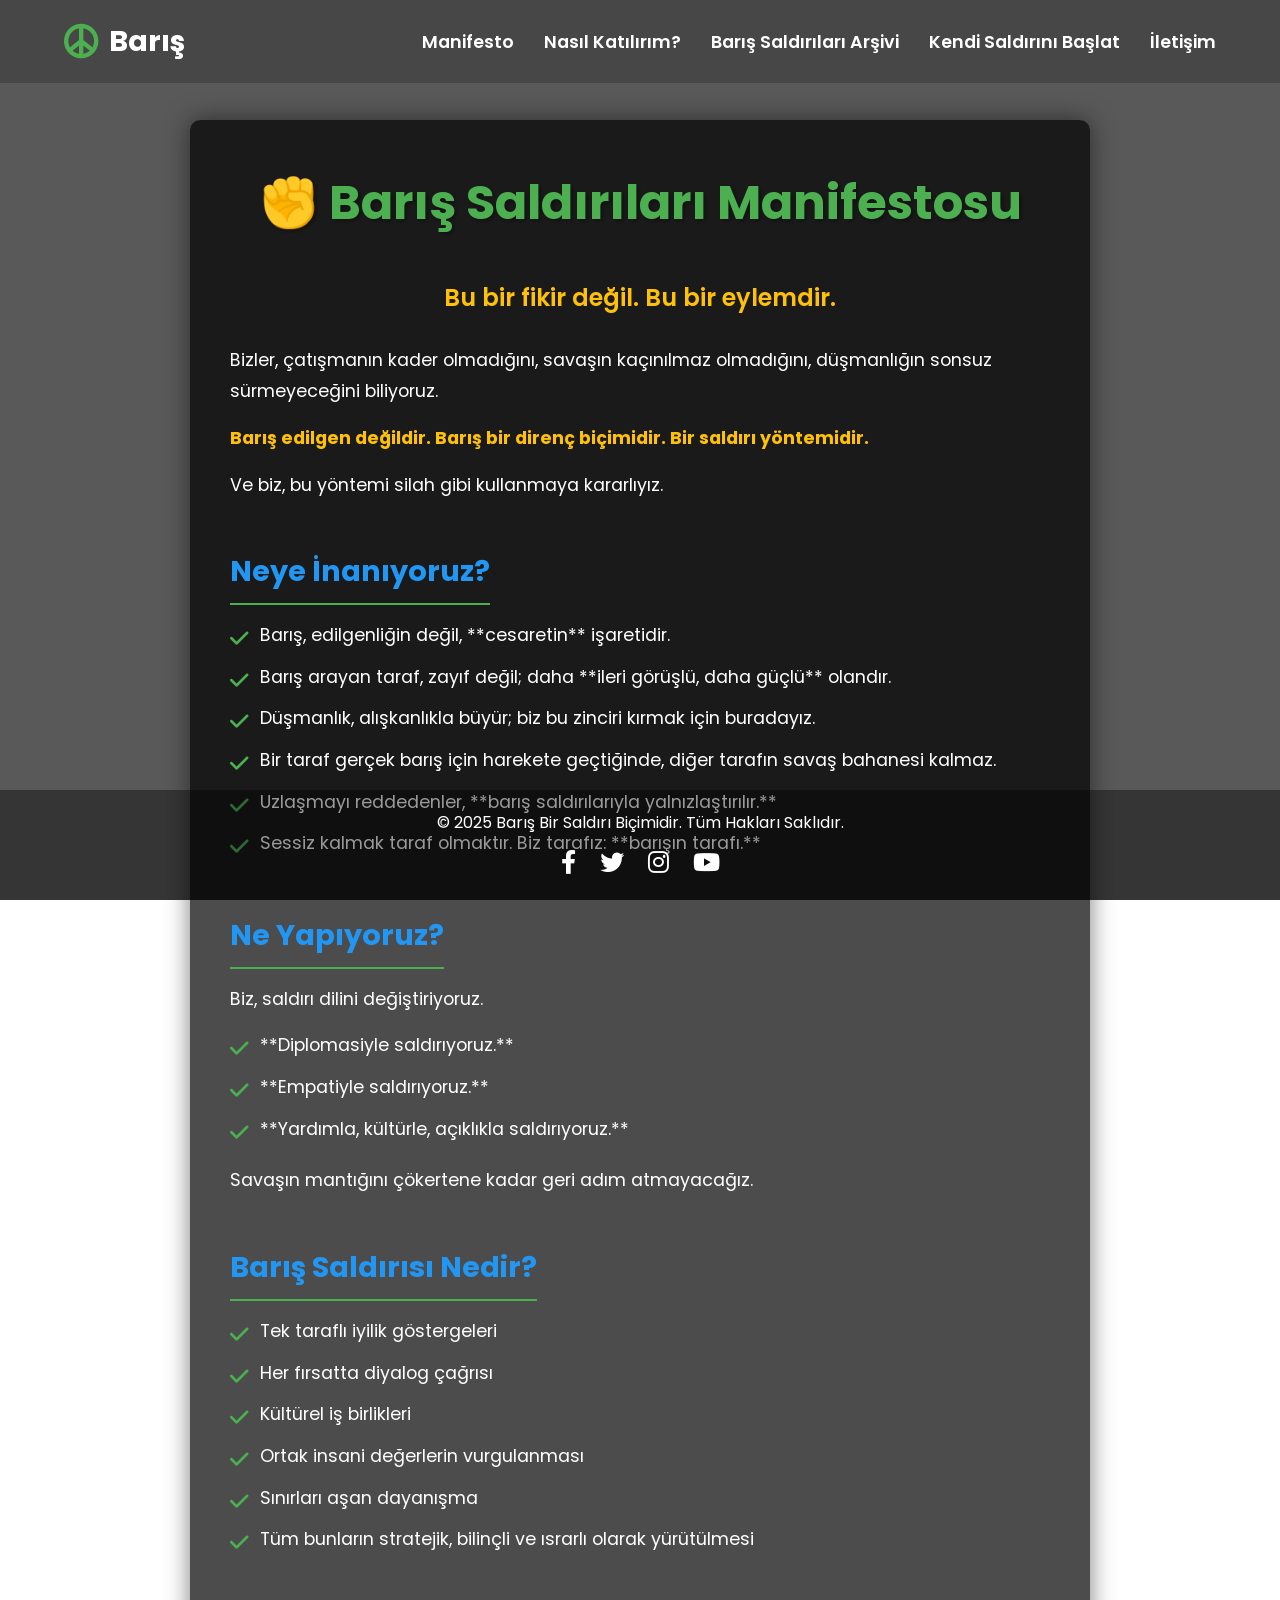
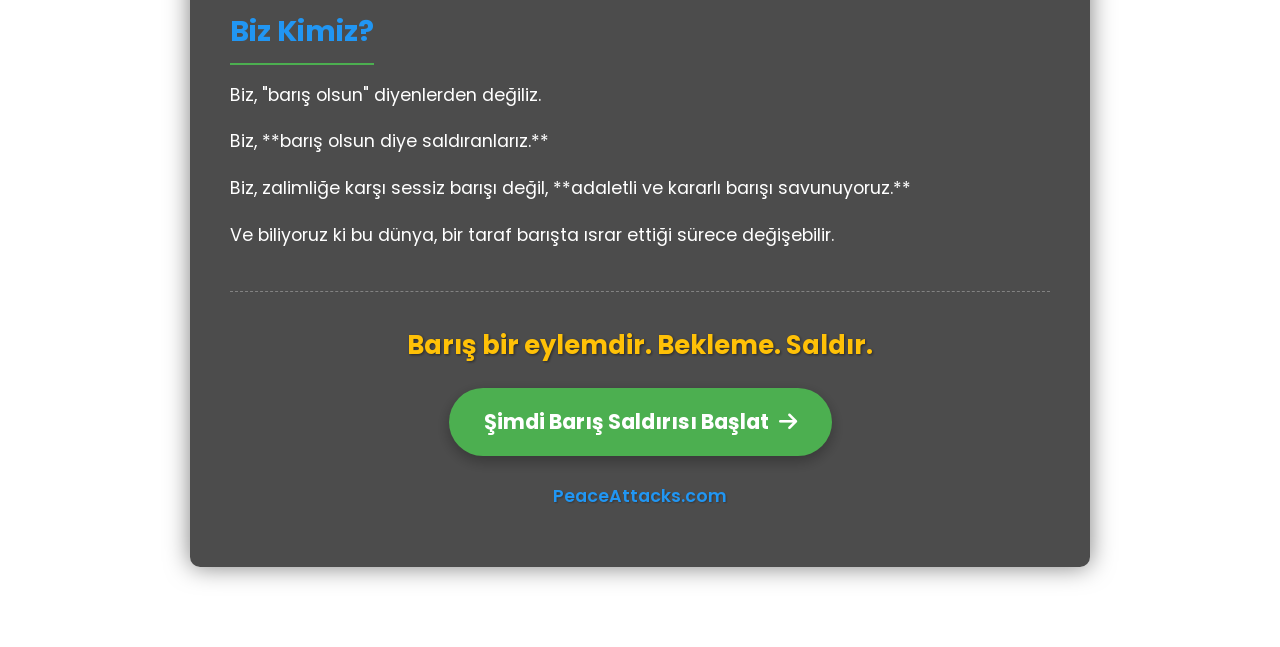
==== manifesto.html @ 044e2502 "Initial commit: Baris Bir Saldiri Bicimidir manifesto site Co-Authored-By: Claude Sonnet 5 <noreply@" ====
<!DOCTYPE html>
<html lang="tr">
<head>
    <meta charset="UTF-8">
    <meta name="viewport" content="width=device-width, initial-scale=1.0">
    <title>Manifesto - Barış Bir Saldırı Biçimidir</title>
    <link rel="stylesheet" href="style.css">
    <link rel="preconnect" href="https://fonts.googleapis.com">
    <link rel="preconnect" href="https://fonts.gstatic.com" crossorigin>
    <link href="https://fonts.googleapis.com/css2?family=Poppins:wght@400;600;700;800&display=swap" rel="stylesheet">
    <link rel="stylesheet" href="https://cdnjs.cloudflare.com/ajax/libs/font-awesome/6.0.0-beta3/css/all.min.css">
</head>
<body>
    <div class="video-background">
        <video autoplay muted loop id="bgVideo">
            <source src="videos/your-peace-video.mp4" type="video/mp4">
            Tarayıcınız video etiketini desteklemiyor.
        </video>
        <div class="overlay"></div>
    </div>

    <header>
        <nav>
            <div class="logo">
                <a href="index.html"><i class="fas fa-peace"></i> Barış</a>
            </div>
            <ul class="nav-links">
                <li><a href="manifesto.html" class="active">Manifesto</a></li>
                <li><a href="#nasil-katilirim">Nasıl Katılırım?</a></li>
                <li><a href="#arsiv">Barış Saldırıları Arşivi</a></li>
                <li><a href="#kendi-saldirini-baslat">Kendi Saldırını Başlat</a></li>
                <li><a href="#iletisim">İletişim</a></li>
            </ul>
            <div class="burger">
                <div class="line1"></div>
                <div class="line2"></div>
                <div class="line3"></div>
            </div>
        </nav>
    </header>

    <main class="manifesto-section">
        <div class="manifesto-content">
            <h2>✊ Barış Saldırıları Manifestosu</h2>
            <p class="intro-text">Bu bir fikir değil. Bu bir eylemdir.</p>
            <p>Bizler, çatışmanın kader olmadığını, savaşın kaçınılmaz olmadığını, düşmanlığın sonsuz sürmeyeceğini biliyoruz.</p>
            <p><strong>Barış edilgen değildir. Barış bir direnç biçimidir. Bir saldırı yöntemidir.</strong></p>
            <p>Ve biz, bu yöntemi silah gibi kullanmaya kararlıyız.</p>

            <h3>Neye İnanıyoruz?</h3>
            <ul>
                <li>Barış, edilgenliğin değil, **cesaretin** işaretidir.</li>
                <li>Barış arayan taraf, zayıf değil; daha **ileri görüşlü, daha güçlü** olandır.</li>
                <li>Düşmanlık, alışkanlıkla büyür; biz bu zinciri kırmak için buradayız.</li>
                <li>Bir taraf gerçek barış için harekete geçtiğinde, diğer tarafın savaş bahanesi kalmaz.</li>
                <li>Uzlaşmayı reddedenler, **barış saldırılarıyla yalnızlaştırılır.**</li>
                <li>Sessiz kalmak taraf olmaktır. Biz tarafız: **barışın tarafı.**</li>
            </ul>

            <h3>Ne Yapıyoruz?</h3>
            <p>Biz, saldırı dilini değiştiriyoruz.</p>
            <ul>
                <li>**Diplomasiyle saldırıyoruz.**</li>
                <li>**Empatiyle saldırıyoruz.**</li>
                <li>**Yardımla, kültürle, açıklıkla saldırıyoruz.**</li>
            </ul>
            <p>Savaşın mantığını çökertene kadar geri adım atmayacağız.</p>

            <h3>Barış Saldırısı Nedir?</h3>
            <ul>
                <li>Tek taraflı iyilik göstergeleri</li>
                <li>Her fırsatta diyalog çağrısı</li>
                <li>Kültürel iş birlikleri</li>
                <li>Ortak insani değerlerin vurgulanması</li>
                <li>Sınırları aşan dayanışma</li>
                <li>Tüm bunların stratejik, bilinçli ve ısrarlı olarak yürütülmesi</li>
            </ul>

            <h3>Biz Kimiz?</h3>
            <p>Biz, "barış olsun" diyenlerden değiliz.</p>
            <p>Biz, **barış olsun diye saldıranlarız.**</p>
            <p>Biz, zalimliğe karşı sessiz barışı değil, **adaletli ve kararlı barışı savunuyoruz.**</p>
            <p>Ve biliyoruz ki bu dünya, bir taraf barışta ısrar ettiği sürece değişebilir.</p>

            <div class="manifesto-cta">
                <p>Barış bir eylemdir. Bekleme. Saldır.</p>
                <a href="index.html#kendi-saldirini-baslat" class="manifesto-action-btn">Şimdi Barış Saldırısı Başlat <i class="fas fa-arrow-right"></i></a>
            </div>
            <p class="website-link">PeaceAttacks.com</p>
        </div>
    </main>

    <footer>
        <p>&copy; 2025 Barış Bir Saldırı Biçimidir. Tüm Hakları Saklıdır.</p>
        <div class="social-icons">
            <a href="#"><i class="fab fa-facebook-f"></i></a>
            <a href="#"><i class="fab fa-twitter"></i></a>
            <a href="#"><i class="fab fa-instagram"></i></a>
            <a href="#"><i class="fab fa-youtube"></i></a>
        </div>
    </footer>

    <script>
        const navSlide = () => {
            const burger = document.querySelector('.burger');
            const nav = document.querySelector('.nav-links');
            const navLinks = document.querySelectorAll('.nav-links li');

            burger.addEventListener('click', () => {
                nav.classList.toggle('nav-active');
                navLinks.forEach((link, index) => {
                    if (link.style.animation) {
                        link.style.animation = '';
                    } else {
                        link.style.animation = `navLinkFade 0.5s ease forwards ${index / 7 + 0.3}s`;
                    }
                });
                burger.classList.toggle('toggle');
            });
        }
        navSlide();
    </script>
</body>
</html>
---- style.css ----
/* Genel Ayarlar ve Fontlar */
:root {
    --primary-color: #4CAF50; /* Canlı Yeşil - Barış ve Harekete Geç */
    --secondary-color: #2196F3; /* Mavi - Vurgu ve İletişim */
    --accent-color: #FFC107; /* Sarı - Dikkat Çekici */
    --dark-overlay: rgba(0, 0, 0, 0.65); /* Yarı saydam siyah katman */
    --text-color-light: #ffffff;
    --text-color-dark: #333333;
    --bg-gradient: linear-gradient(135deg, rgba(76, 175, 80, 0.8), rgba(33, 150, 243, 0.8)); /* CTA üzerine gradyan */
}

* {
    margin: 0;
    padding: 0;
    box-sizing: border-box;
}

body {
    font-family: 'Poppins', sans-serif;
    color: var(--text-color-light);
    overflow-x: hidden; /* Yatay kaydırmayı engeller */
}

/* Arka Plan Videosu */
.video-background {
    position: fixed;
    top: 0;
    left: 0;
    width: 100vw;
    height: 100vh;
    z-index: -2;
    overflow: hidden;
}

.video-background video {
    min-width: 100%;
    min-height: 100%;
    width: auto;
    height: auto;
    position: absolute;
    top: 50%;
    left: 50%;
    transform: translate(-50%, -50%);
    object-fit: cover;
}

.overlay {
    position: absolute;
    top: 0;
    left: 0;
    width: 100%;
    height: 100%;
    background-color: var(--dark-overlay);
    z-index: -1;
}

/* Header ve Navigasyon */
header {
    position: fixed;
    top: 0;
    left: 0;
    width: 100%;
    z-index: 100;
    background: rgba(0, 0, 0, 0.2); /* Daha hafif bir arka plan */
    padding: 20px 5%;
}

nav {
    display: flex;
    justify-content: space-between;
    align-items: center;
    max-width: 1200px;
    margin: 0 auto;
}

.logo a {
    color: var(--text-color-light);
    text-decoration: none;
    font-size: 1.8em;
    font-weight: 700;
    display: flex;
    align-items: center;
}

.logo i {
    color: var(--primary-color);
    margin-right: 10px;
    font-size: 1.2em;
}

.nav-links {
    list-style: none;
    display: flex;
}

.nav-links li {
    margin-left: 30px;
}

.nav-links a {
    color: var(--text-color-light);
    text-decoration: none;
    font-weight: 600;
    font-size: 1.1em;
    transition: color 0.3s ease;
    padding: 5px 0;
    position: relative;
}

.nav-links a::after {
    content: '';
    position: absolute;
    width: 0;
    height: 2px;
    display: block;
    margin-top: 5px;
    right: 0;
    background: var(--primary-color);
    transition: width 0.3s ease;
}

.nav-links a:hover::after {
    width: 100%;
    left: 0;
    background: var(--primary-color);
}

/* Burger Menü (Mobil) */
.burger {
    display: none; /* Masaüstünde gizli */
    cursor: pointer;
}

.burger div {
    width: 25px;
    height: 3px;
    background-color: var(--text-color-light);
    margin: 5px;
    transition: all 0.3s ease;
}

/* Hero Section */
.hero-section {
    display: flex;
    flex-direction: column;
    justify-content: center;
    align-items: center;
    text-align: center;
    height: 100vh;
    padding: 0 20px;
    position: relative;
    z-index: 1;
}

.hero-section h1 {
    font-family: 'Poppins', sans-serif;
    font-size: 5.5em; /* Daha büyük başlık */
    margin-bottom: 25px;
    line-height: 1.1;
    text-shadow: 3px 3px 10px rgba(0, 0, 0, 0.8);
    background: linear-gradient(45deg, var(--primary-color), var(--secondary-color)); /* Gradyan renkli başlık */
    -webkit-background-clip: text;
    -webkit-text-fill-color: transparent;
    font-weight: 800;
}

.hero-section p {
    font-size: 1.7em;
    margin-bottom: 50px;
    max-width: 800px;
    text-shadow: 1px 1px 6px rgba(0, 0, 0, 0.6);
    font-weight: 400;
}

.call-to-action-btn {
    background: var(--primary-color); /* Düz renk */
    color: var(--text-color-light);
    border: none;
    padding: 18px 40px;
    font-size: 1.4em;
    font-weight: 700;
    border-radius: 50px; /* Yuvarlak kenarlı */
    cursor: pointer;
    transition: all 0.4s ease;
    display: flex;
    align-items: center;
    justify-content: center;
    gap: 10px;
    box-shadow: 0 8px 15px rgba(0, 0, 0, 0.3);
}

.call-to-action-btn:hover {
    background: var(--bg-gradient); /* Hover'da gradyan */
    transform: translateY(-5px) scale(1.02);
    box-shadow: 0 12px 20px rgba(0, 0, 0, 0.4);
}

.call-to-action-btn i {
    transition: transform 0.3s ease;
}

.call-to-action-btn:hover i {
    transform: translateX(5px);
}

/* Footer */
footer {
    position: absolute;
    bottom: 0;
    width: 100%;
    text-align: center;
    padding: 20px 0;
    background: rgba(0, 0, 0, 0.4);
    font-size: 1em;
    z-index: 50;
    display: flex;
    flex-direction: column;
    align-items: center;
    gap: 10px;
}

.social-icons a {
    color: var(--text-color-light);
    font-size: 1.5em;
    margin: 0 10px;
    transition: color 0.3s ease, transform 0.2s ease;
}

.social-icons a:hover {
    color: var(--accent-color);
    transform: translateY(-3px);
}

/* Mobil Uyum */
@media (max-width: 900px) {
    .nav-links {
        position: fixed;
        right: 0px;
        height: 100vh;
        top: 0;
        background-color: rgba(0, 0, 0, 0.9);
        display: flex;
        flex-direction: column;
        align-items: center;
        width: 60%;
        transform: translateX(100%);
        transition: transform 0.5s ease-in;
        padding-top: 100px;
    }

    .nav-links li {
        opacity: 0;
        margin: 25px 0;
    }

    .burger {
        display: block; /* Mobil görünümde burger menüyü göster */
    }

    .hero-section h1 {
        font-size: 3.5em;
    }

    .hero-section p {
        font-size: 1.3em;
        max-width: 90%;
    }

    .call-to-action-btn {
        font-size: 1.2em;
        padding: 15px 30px;
    }
}

/* Nav Active Class */
.nav-active {
    transform: translateX(0%);
}

@keyframes navLinkFade {
    from {
        opacity: 0;
        transform: translateX(50px);
    }
    to {
        opacity: 1;
        transform: translateX(0px);
    }
}

/* Burger Animasyonu */
.toggle .line1 {
    transform: rotate(-45deg) translate(-5px, 6px);
}

.toggle .line2 {
    opacity: 0;
}

.toggle .line3 {
    transform: rotate(45deg) translate(-5px, -6px);
}
/* Manifesto Sayfası Özellikleri */
.manifesto-section {
    padding: 120px 5% 80px; /* Header'dan sonra başlaması için üst boşluk */
    position: relative;
    z-index: 1;
    min-height: 100vh; /* En az ekran yüksekliği kadar olması için */
    display: flex;
    justify-content: center;
    align-items: flex-start; /* İçeriğin üstten başlaması için */
}

.manifesto-content {
    background-color: rgba(0, 0, 0, 0.7); /* Yarı saydam siyah arka plan */
    padding: 40px;
    border-radius: 10px;
    max-width: 900px; /* Okunabilirliği artırmak için maksimum genişlik */
    margin: 0 auto;
    box-shadow: 0 0 25px rgba(0, 0, 0, 0.5);
    color: var(--text-color-light);
    line-height: 1.8;
}

.manifesto-content h2 {
    font-family: 'Poppins', sans-serif;
    font-size: 3em;
    color: var(--primary-color); /* Başlık rengi */
    text-align: center;
    margin-bottom: 30px;
    text-shadow: 2px 2px 5px rgba(0, 0, 0, 0.4);
}

.manifesto-content h3 {
    font-family: 'Poppins', sans-serif;
    font-size: 1.8em;
    color: var(--secondary-color); /* Alt başlık rengi */
    margin-top: 30px;
    margin-bottom: 15px;
    border-bottom: 2px solid var(--primary-color);
    padding-bottom: 5px;
    display: inline-block; /* Çizginin sadece metin kadar olması için */
}

.manifesto-content p {
    margin-bottom: 15px;
    font-size: 1.1em;
}

.manifesto-content .intro-text {
    font-size: 1.5em;
    font-weight: 600;
    text-align: center;
    margin-bottom: 25px;
    color: var(--accent-color);
}

.manifesto-content ul {
    list-style: none; /* Varsayılan madde işaretini kaldır */
    padding: 0;
    margin-bottom: 20px;
}

.manifesto-content ul li {
    position: relative;
    padding-left: 30px;
    margin-bottom: 10px;
    font-size: 1.1em;
}

.manifesto-content ul li::before {
    content: '\2713'; /* Tik işareti (check mark) */
    font-family: "Font Awesome 5 Free"; /* Font Awesome kullanıyorsanız */
    font-weight: 900;
    color: var(--primary-color);
    position: absolute;
    left: 0;
    top: 0;
    font-size: 1.2em;
}

.manifesto-content strong {
    color: var(--accent-color); /* Vurgulu kelimelerin rengi */
}

.manifesto-cta {
    text-align: center;
    margin-top: 40px;
    border-top: 1px dashed rgba(255, 255, 255, 0.3);
    padding-top: 30px;
}

.manifesto-cta p {
    font-size: 1.6em;
    font-weight: 700;
    color: var(--accent-color);
    margin-bottom: 20px;
    text-shadow: 1px 1px 3px rgba(0, 0, 0, 0.5);
}

.manifesto-action-btn {
    background: var(--primary-color);
    color: var(--text-color-light);
    border: none;
    padding: 15px 35px;
    font-size: 1.3em;
    font-weight: 700;
    border-radius: 50px;
    cursor: pointer;
    transition: all 0.4s ease;
    display: inline-flex; /* Text ve ikonun yan yana gelmesi için */
    align-items: center;
    justify-content: center;
    gap: 10px;
    text-decoration: none; /* Linkin alt çizgisini kaldır */
    box-shadow: 0 5px 15px rgba(0, 0, 0, 0.3);
}

.manifesto-action-btn:hover {
    background: var(--bg-gradient);
    transform: translateY(-3px) scale(1.02);
    box-shadow: 0 8px 20px rgba(0, 0, 0, 0.4);
}

.manifesto-action-btn i {
    transition: transform 0.3s ease;
}

.manifesto-action-btn:hover i {
    transform: translateX(5px);
}

.website-link {
    text-align: center;
    margin-top: 25px;
    font-size: 1.1em;
    font-weight: 600;
    color: var(--secondary-color);
    text-shadow: 1px 1px 2px rgba(0, 0, 0, 0.3);
}

/* Mobil uyumluluk için manifesto sayfası */
@media (max-width: 768px) {
    .manifesto-section {
        padding: 100px 5% 60px;
    }

    .manifesto-content {
        padding: 25px;
    }

    .manifesto-content h2 {
        font-size: 2.2em;
    }

    .manifesto-content h3 {
        font-size: 1.5em;
    }

    .manifesto-content p, .manifesto-content ul li {
        font-size: 1em;
    }

    .manifesto-content .intro-text, .manifesto-cta p {
        font-size: 1.2em;
    }

    .manifesto-action-btn {
        font-size: 1.1em;
        padding: 12px 25px;
    }
}
/* Kampanya Giriş Bölümü */
.campaign-intro {
    background-color: var(--dark-overlay); /* Daha az opak bir arka plan */
    padding: 60px 5%;
    text-align: center;
    position: relative;
    z-index: 1;
    color: var(--text-color-light);
}

.campaign-intro .container {
    max-width: 900px;
    margin: 0 auto;
}

.campaign-intro h2 {
    font-family: 'Poppins', sans-serif;
    font-size: 2.8em;
    color: var(--accent-color);
    margin-bottom: 25px;
    text-shadow: 1px 1px 4px rgba(0, 0, 0, 0.5);
}

.campaign-intro p {
    font-size: 1.2em;
    margin-bottom: 20px;
    line-height: 1.6;
}

.campaign-actions {
    margin-top: 30px;
}

.campaign-actions p {
    font-size: 1.3em;
    font-weight: 600;
    color: var(--primary-color);
    margin-bottom: 25px;
}

.btn-secondary {
    background-color: var(--secondary-color);
    color: var(--text-color-light);
    border: none;
    padding: 12px 30px;
    font-size: 1.2em;
    font-weight: 600;
    border-radius: 5px;
    cursor: pointer;
    transition: background-color 0.3s ease, transform 0.2s ease;
    text-decoration: none;
    display: inline-block;
}

.btn-secondary:hover {
    background-color: var(--primary-color);
    transform: translateY(-2px);
}

/* Mobil uyumluluk için kampanya giriş bölümü */
@media (max-width: 768px) {
    .campaign-intro {
        padding: 40px 5%;
    }
    .campaign-intro h2 {
        font-size: 2em;
    }
    .campaign-intro p {
        font-size: 1em;
    }
    .campaign-actions p {
        font-size: 1.1em;
    }
    .btn-secondary {
        font-size: 1em;
        padding: 10px 20px;
    }
}
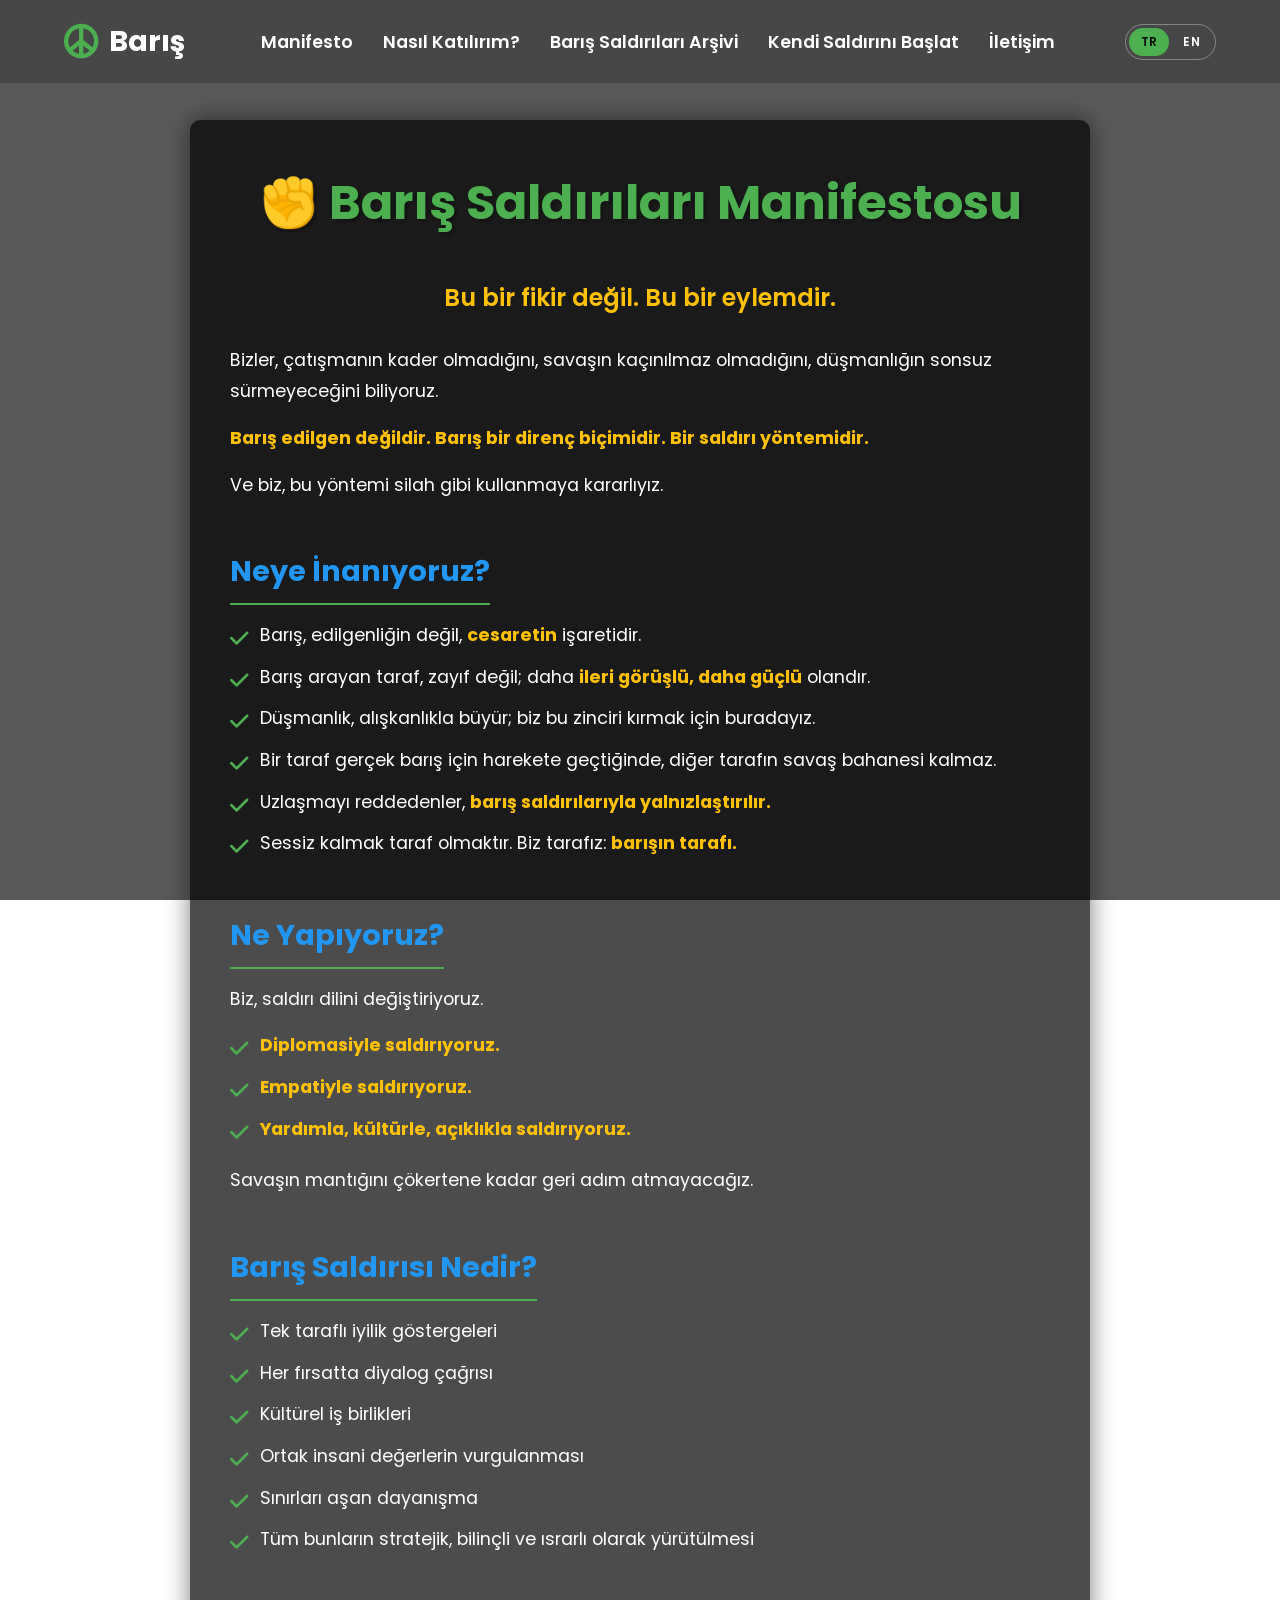
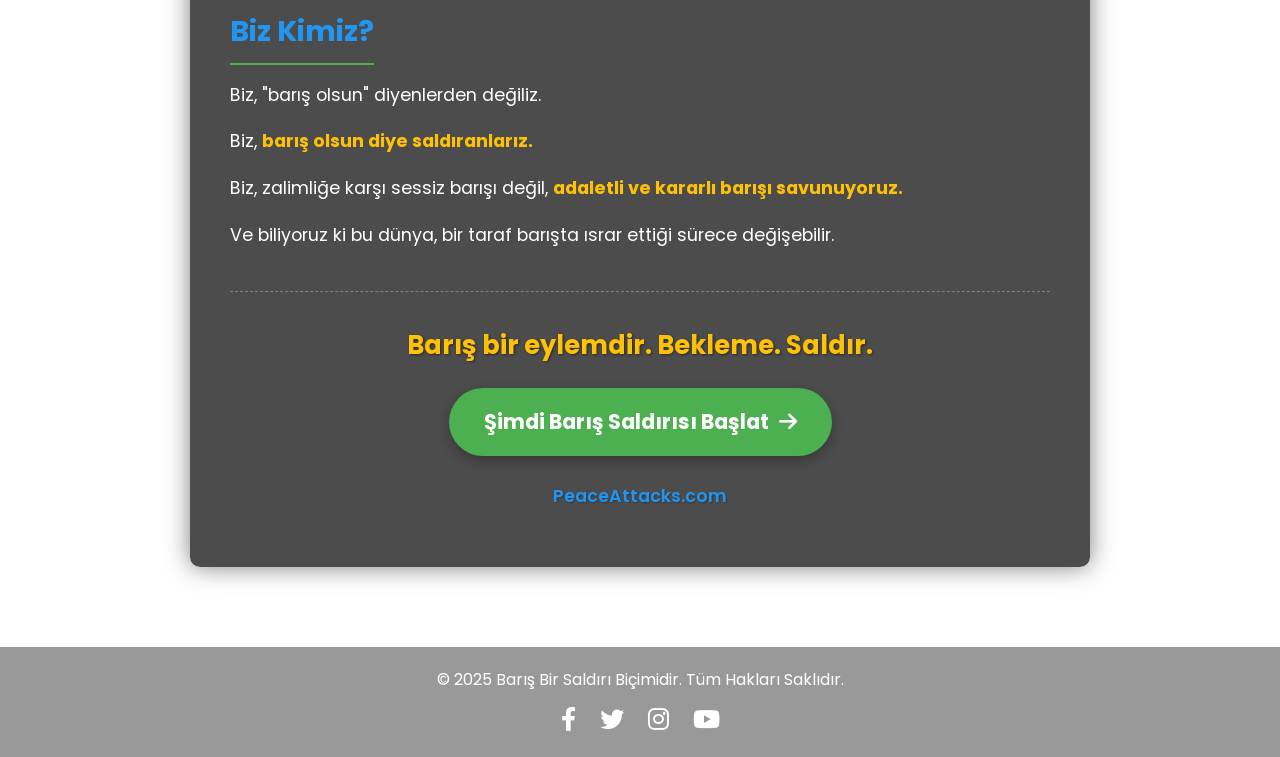
==== commit 5804ecd9: "Add real TR/EN bilingual toggle; fix markdown-leftover strong tags Adds a TR/EN pill toggle in the h" ====
--- a/manifesto.html
+++ b/manifesto.html
@@ -26,11 +26,15 @@
             </div>
             <ul class="nav-links">
                 <li><a href="manifesto.html" class="active">Manifesto</a></li>
-                <li><a href="#nasil-katilirim">Nasıl Katılırım?</a></li>
-                <li><a href="#arsiv">Barış Saldırıları Arşivi</a></li>
-                <li><a href="#kendi-saldirini-baslat">Kendi Saldırını Başlat</a></li>
-                <li><a href="#iletisim">İletişim</a></li>
+                <li><a href="index.html#nasil-katilirim" data-i18n="nav.join">Nasıl Katılırım?</a></li>
+                <li><a href="index.html#arsiv" data-i18n="nav.archive">Barış Saldırıları Arşivi</a></li>
+                <li><a href="index.html#kendi-saldirini-baslat" data-i18n="nav.start">Kendi Saldırını Başlat</a></li>
+                <li><a href="index.html#iletisim" data-i18n="nav.contact">İletişim</a></li>
             </ul>
+            <div class="lang-toggle">
+                <button data-lang-btn="tr" class="active">TR</button>
+                <button data-lang-btn="en">EN</button>
+            </div>
             <div class="burger">
                 <div class="line1"></div>
                 <div class="line2"></div>
@@ -41,57 +45,57 @@
 
     <main class="manifesto-section">
         <div class="manifesto-content">
-            <h2>✊ Barış Saldırıları Manifestosu</h2>
-            <p class="intro-text">Bu bir fikir değil. Bu bir eylemdir.</p>
-            <p>Bizler, çatışmanın kader olmadığını, savaşın kaçınılmaz olmadığını, düşmanlığın sonsuz sürmeyeceğini biliyoruz.</p>
-            <p><strong>Barış edilgen değildir. Barış bir direnç biçimidir. Bir saldırı yöntemidir.</strong></p>
-            <p>Ve biz, bu yöntemi silah gibi kullanmaya kararlıyız.</p>
+            <h2 data-i18n="manifesto.title">✊ Barış Saldırıları Manifestosu</h2>
+            <p class="intro-text" data-i18n="manifesto.intro">Bu bir fikir değil. Bu bir eylemdir.</p>
+            <p data-i18n="manifesto.p1">Bizler, çatışmanın kader olmadığını, savaşın kaçınılmaz olmadığını, düşmanlığın sonsuz sürmeyeceğini biliyoruz.</p>
+            <p><strong data-i18n="manifesto.p2">Barış edilgen değildir. Barış bir direnç biçimidir. Bir saldırı yöntemidir.</strong></p>
+            <p data-i18n="manifesto.p3">Ve biz, bu yöntemi silah gibi kullanmaya kararlıyız.</p>
 
-            <h3>Neye İnanıyoruz?</h3>
+            <h3 data-i18n="manifesto.h3.believe">Neye İnanıyoruz?</h3>
             <ul>
-                <li>Barış, edilgenliğin değil, **cesaretin** işaretidir.</li>
-                <li>Barış arayan taraf, zayıf değil; daha **ileri görüşlü, daha güçlü** olandır.</li>
-                <li>Düşmanlık, alışkanlıkla büyür; biz bu zinciri kırmak için buradayız.</li>
-                <li>Bir taraf gerçek barış için harekete geçtiğinde, diğer tarafın savaş bahanesi kalmaz.</li>
-                <li>Uzlaşmayı reddedenler, **barış saldırılarıyla yalnızlaştırılır.**</li>
-                <li>Sessiz kalmak taraf olmaktır. Biz tarafız: **barışın tarafı.**</li>
+                <li data-i18n="manifesto.believe.li1">Barış, edilgenliğin değil, <strong>cesaretin</strong> işaretidir.</li>
+                <li data-i18n="manifesto.believe.li2">Barış arayan taraf, zayıf değil; daha <strong>ileri görüşlü, daha güçlü</strong> olandır.</li>
+                <li data-i18n="manifesto.believe.li3">Düşmanlık, alışkanlıkla büyür; biz bu zinciri kırmak için buradayız.</li>
+                <li data-i18n="manifesto.believe.li4">Bir taraf gerçek barış için harekete geçtiğinde, diğer tarafın savaş bahanesi kalmaz.</li>
+                <li data-i18n="manifesto.believe.li5">Uzlaşmayı reddedenler, <strong>barış saldırılarıyla yalnızlaştırılır.</strong></li>
+                <li data-i18n="manifesto.believe.li6">Sessiz kalmak taraf olmaktır. Biz tarafız: <strong>barışın tarafı.</strong></li>
             </ul>
 
-            <h3>Ne Yapıyoruz?</h3>
-            <p>Biz, saldırı dilini değiştiriyoruz.</p>
+            <h3 data-i18n="manifesto.h3.doing">Ne Yapıyoruz?</h3>
+            <p data-i18n="manifesto.doing.p1">Biz, saldırı dilini değiştiriyoruz.</p>
             <ul>
-                <li>**Diplomasiyle saldırıyoruz.**</li>
-                <li>**Empatiyle saldırıyoruz.**</li>
-                <li>**Yardımla, kültürle, açıklıkla saldırıyoruz.**</li>
+                <li data-i18n="manifesto.doing.li1"><strong>Diplomasiyle saldırıyoruz.</strong></li>
+                <li data-i18n="manifesto.doing.li2"><strong>Empatiyle saldırıyoruz.</strong></li>
+                <li data-i18n="manifesto.doing.li3"><strong>Yardımla, kültürle, açıklıkla saldırıyoruz.</strong></li>
             </ul>
-            <p>Savaşın mantığını çökertene kadar geri adım atmayacağız.</p>
+            <p data-i18n="manifesto.doing.p2">Savaşın mantığını çökertene kadar geri adım atmayacağız.</p>
 
-            <h3>Barış Saldırısı Nedir?</h3>
+            <h3 data-i18n="manifesto.h3.what">Barış Saldırısı Nedir?</h3>
             <ul>
-                <li>Tek taraflı iyilik göstergeleri</li>
-                <li>Her fırsatta diyalog çağrısı</li>
-                <li>Kültürel iş birlikleri</li>
-                <li>Ortak insani değerlerin vurgulanması</li>
-                <li>Sınırları aşan dayanışma</li>
-                <li>Tüm bunların stratejik, bilinçli ve ısrarlı olarak yürütülmesi</li>
+                <li data-i18n="manifesto.what.li1">Tek taraflı iyilik göstergeleri</li>
+                <li data-i18n="manifesto.what.li2">Her fırsatta diyalog çağrısı</li>
+                <li data-i18n="manifesto.what.li3">Kültürel iş birlikleri</li>
+                <li data-i18n="manifesto.what.li4">Ortak insani değerlerin vurgulanması</li>
+                <li data-i18n="manifesto.what.li5">Sınırları aşan dayanışma</li>
+                <li data-i18n="manifesto.what.li6">Tüm bunların stratejik, bilinçli ve ısrarlı olarak yürütülmesi</li>
             </ul>
 
-            <h3>Biz Kimiz?</h3>
-            <p>Biz, "barış olsun" diyenlerden değiliz.</p>
-            <p>Biz, **barış olsun diye saldıranlarız.**</p>
-            <p>Biz, zalimliğe karşı sessiz barışı değil, **adaletli ve kararlı barışı savunuyoruz.**</p>
-            <p>Ve biliyoruz ki bu dünya, bir taraf barışta ısrar ettiği sürece değişebilir.</p>
+            <h3 data-i18n="manifesto.h3.who">Biz Kimiz?</h3>
+            <p data-i18n="manifesto.who.p1">Biz, "barış olsun" diyenlerden değiliz.</p>
+            <p data-i18n="manifesto.who.p2">Biz, <strong>barış olsun diye saldıranlarız.</strong></p>
+            <p data-i18n="manifesto.who.p3">Biz, zalimliğe karşı sessiz barışı değil, <strong>adaletli ve kararlı barışı savunuyoruz.</strong></p>
+            <p data-i18n="manifesto.who.p4">Ve biliyoruz ki bu dünya, bir taraf barışta ısrar ettiği sürece değişebilir.</p>
 
             <div class="manifesto-cta">
-                <p>Barış bir eylemdir. Bekleme. Saldır.</p>
-                <a href="index.html#kendi-saldirini-baslat" class="manifesto-action-btn">Şimdi Barış Saldırısı Başlat <i class="fas fa-arrow-right"></i></a>
+                <p data-i18n="manifesto.cta.p">Barış bir eylemdir. Bekleme. Saldır.</p>
+                <a href="index.html#kendi-saldirini-baslat" class="manifesto-action-btn" data-i18n="manifesto.cta.btn">Şimdi Barış Saldırısı Başlat <i class="fas fa-arrow-right"></i></a>
             </div>
             <p class="website-link">PeaceAttacks.com</p>
         </div>
     </main>
 
     <footer>
-        <p>&copy; 2025 Barış Bir Saldırı Biçimidir. Tüm Hakları Saklıdır.</p>
+        <p data-i18n="footer.rights">&copy; 2025 Barış Bir Saldırı Biçimidir. Tüm Hakları Saklıdır.</p>
         <div class="social-icons">
             <a href="#"><i class="fab fa-facebook-f"></i></a>
             <a href="#"><i class="fab fa-twitter"></i></a>
@@ -100,6 +104,7 @@
         </div>
     </footer>
 
+    <script src="i18n.js"></script>
     <script>
         const navSlide = () => {
             const burger = document.querySelector('.burger');
--- a/style.css
+++ b/style.css
@@ -125,6 +125,40 @@
     background: var(--primary-color);
 }
 
+/* Language toggle (TR/EN) */
+.lang-toggle {
+    display: flex;
+    align-items: center;
+    gap: 2px;
+    margin-left: 24px;
+    border: 1px solid rgba(255, 255, 255, 0.35);
+    border-radius: 20px;
+    padding: 3px;
+}
+
+.lang-toggle button {
+    background: transparent;
+    border: none;
+    color: var(--text-color-light);
+    font-family: 'Poppins', sans-serif;
+    font-weight: 600;
+    font-size: 0.75em;
+    letter-spacing: 0.03em;
+    padding: 5px 12px;
+    border-radius: 16px;
+    cursor: pointer;
+    transition: background 0.2s ease, color 0.2s ease;
+}
+
+.lang-toggle button.active {
+    background: var(--primary-color);
+    color: #0a0a0a;
+}
+
+.lang-toggle button:not(.active):hover {
+    background: rgba(255, 255, 255, 0.12);
+}
+
 /* Burger Menü (Mobil) */
 .burger {
     display: none; /* Masaüstünde gizli */
@@ -205,8 +239,13 @@
 
 /* Footer */
 footer {
-    position: absolute;
-    bottom: 0;
+    /* Was position:absolute + bottom:0 with no positioned ancestor, which
+       anchors to the initial containing block (~1 viewport height) rather
+       than the true end of the document - on pages longer than one screen
+       (manifesto.html) that dropped the footer, icons included, straight
+       into the middle of the text. Normal flow puts it where it belongs:
+       after the actual content, on every page length. */
+    position: relative;
     width: 100%;
     text-align: center;
     padding: 20px 0;
@@ -257,6 +296,10 @@
         display: block; /* Mobil görünümde burger menüyü göster */
     }
 
+    .lang-toggle {
+        margin-left: 12px;
+    }
+
     .hero-section h1 {
         font-size: 3.5em;
     }
@@ -547,4 +590,162 @@
         font-size: 1em;
         padding: 10px 20px;
     }
+}
+
+/* Nasıl Katılırım / Arşiv / Kendi Saldırını Başlat / İletişim ortak yapı */
+.join-section, .archive-section, .start-section, .contact-section {
+    position: relative;
+    z-index: 1;
+    padding: 80px 5%;
+    text-align: center;
+}
+
+.join-section .container, .archive-section .container,
+.start-section .container, .contact-section .container {
+    max-width: 1000px;
+    margin: 0 auto;
+}
+
+.join-section h2, .archive-section h2, .start-section h2, .contact-section h2 {
+    font-family: 'Poppins', sans-serif;
+    font-size: 2.6em;
+    color: var(--accent-color);
+    margin-bottom: 20px;
+    text-shadow: 1px 1px 4px rgba(0, 0, 0, 0.5);
+}
+
+.join-section h2 i, .archive-section h2 i, .start-section h2 i, .contact-section h2 i {
+    color: var(--primary-color);
+    margin-right: 12px;
+}
+
+.join-intro, .archive-intro, .start-intro, .contact-section p {
+    font-size: 1.15em;
+    max-width: 720px;
+    margin: 0 auto 40px;
+    line-height: 1.6;
+}
+
+/* Nasıl Katılırım - adım kartları */
+.join-steps {
+    display: grid;
+    grid-template-columns: repeat(auto-fit, minmax(220px, 1fr));
+    gap: 25px;
+    text-align: left;
+}
+
+.join-step {
+    background-color: rgba(0, 0, 0, 0.55);
+    border-radius: 10px;
+    padding: 25px;
+    border-top: 3px solid var(--primary-color);
+}
+
+.join-step-num {
+    display: block;
+    font-family: 'Poppins', sans-serif;
+    font-size: 1.6em;
+    font-weight: 800;
+    color: var(--secondary-color);
+    margin-bottom: 10px;
+}
+
+.join-step h3 {
+    font-size: 1.2em;
+    margin-bottom: 10px;
+    color: var(--text-color-light);
+}
+
+.join-step p {
+    font-size: 0.98em;
+    line-height: 1.5;
+    color: rgba(255, 255, 255, 0.85);
+}
+
+/* Arşiv - kart ızgarası */
+.archive-grid {
+    display: grid;
+    grid-template-columns: repeat(auto-fit, minmax(240px, 1fr));
+    gap: 25px;
+    text-align: left;
+}
+
+.archive-card {
+    background-color: rgba(0, 0, 0, 0.55);
+    border-radius: 10px;
+    padding: 25px;
+    transition: transform 0.3s ease, background-color 0.3s ease;
+}
+
+.archive-card:hover {
+    transform: translateY(-4px);
+    background-color: rgba(0, 0, 0, 0.7);
+}
+
+.archive-card i {
+    font-size: 1.6em;
+    color: var(--primary-color);
+    margin-bottom: 12px;
+    display: block;
+}
+
+.archive-card h3 {
+    font-size: 1.1em;
+    margin-bottom: 8px;
+    color: var(--text-color-light);
+}
+
+.archive-card p {
+    font-size: 0.95em;
+    line-height: 1.5;
+    color: rgba(255, 255, 255, 0.85);
+}
+
+/* Kendi Saldırını Başlat */
+.start-steps {
+    text-align: left;
+    max-width: 640px;
+    margin: 0 auto 35px;
+    list-style: none;
+    counter-reset: start-counter;
+}
+
+.start-steps li {
+    position: relative;
+    padding-left: 45px;
+    margin-bottom: 20px;
+    font-size: 1.1em;
+    line-height: 1.6;
+    counter-increment: start-counter;
+}
+
+.start-steps li::before {
+    content: counter(start-counter);
+    position: absolute;
+    left: 0;
+    top: -2px;
+    width: 30px;
+    height: 30px;
+    border-radius: 50%;
+    background: var(--primary-color);
+    color: var(--text-color-light);
+    font-weight: 700;
+    display: flex;
+    align-items: center;
+    justify-content: center;
+    font-size: 0.95em;
+}
+
+/* İletişim */
+.contact-section .social-icons {
+    margin-top: 10px;
+}
+
+@media (max-width: 768px) {
+    .join-section, .archive-section, .start-section, .contact-section {
+        padding: 60px 5%;
+    }
+    .join-section h2, .archive-section h2, .start-section h2, .contact-section h2 {
+        font-size: 2em;
+    }
 }
